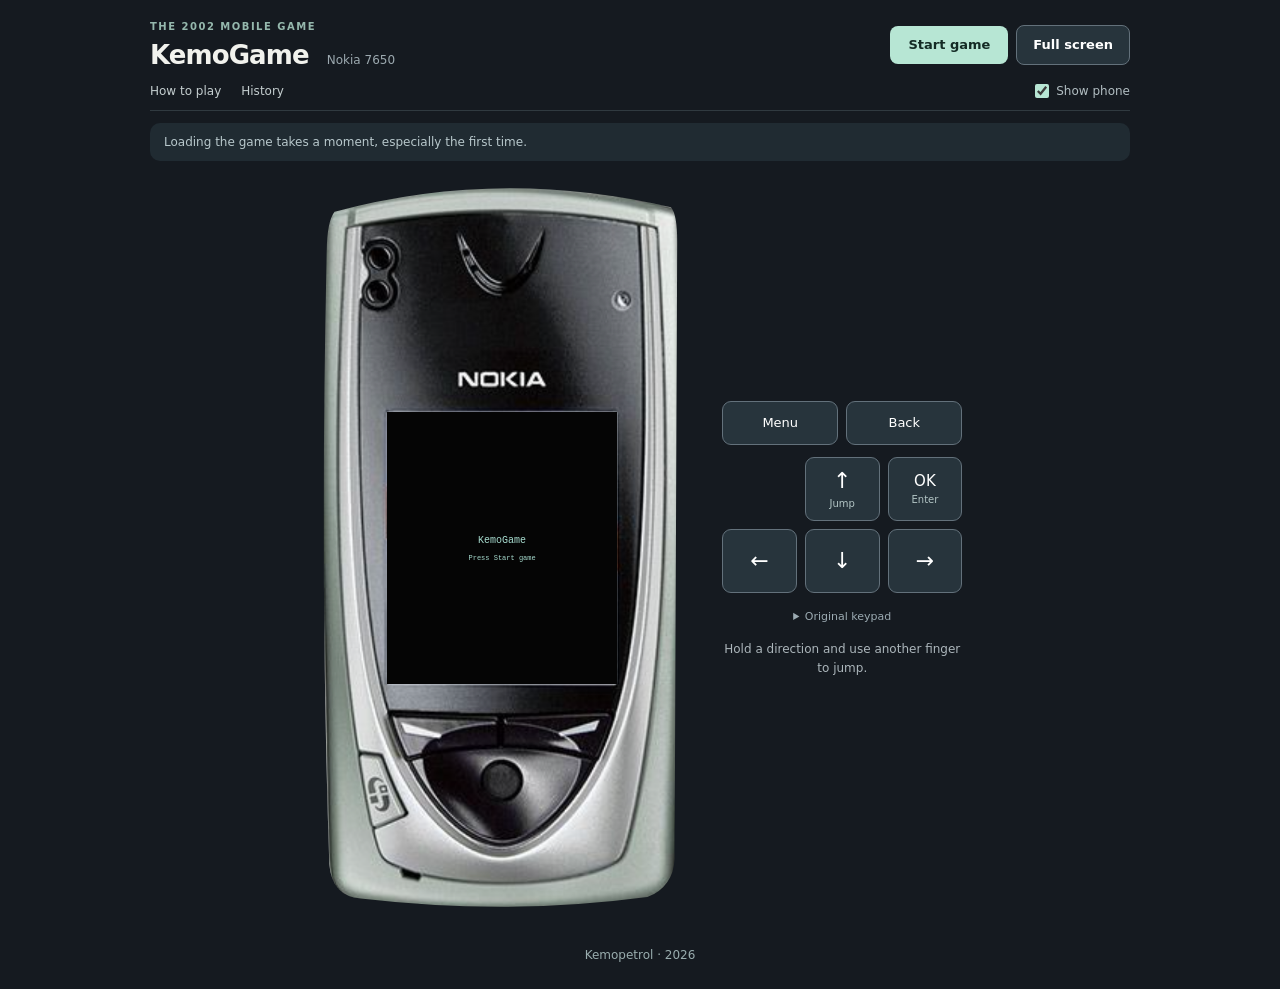
==== site/index.html @ 8245e7c2 "Arrange browser game, source and GitHub Pages deployment" ====
<!doctype html>
<html lang="en"><meta charset="utf-8"><meta name="viewport" content="width=device-width,initial-scale=1"><title>KemoGame • Nokia 7650</title><link rel="stylesheet" href="style.css">
<svg width="0" height="0" aria-hidden="true" style="position:absolute"><defs><clipPath id="phone-outline" clipPathUnits="objectBoundingBox"><path d="M .045 .052 Q .49 -.008 .948 .046 Q .965 .055 .965 .092 L .958 .920 Q .955 .958 .885 .972 Q .51 .997 .115 .974 Q .038 .971 .031 .928 Q .005 .54 .024 .105 Q .025 .065 .045 .052 Z"/></clipPath></defs></svg><main><header class="intro">
  <div class="masthead"><div class="brand"><p class="brand-label">THE 2002 MOBILE GAME</p><h1>KemoGame <small>Nokia 7650</small></h1></div><nav class="header-actions" aria-label="Game actions"><button id="start">Start game</button><button id="fullscreen" aria-pressed="false">Full screen</button></nav></div>
  <div class="utility-bar"><nav class="info-actions" aria-label="Game information"><button class="text-button" data-dialog="help">How to play</button><button class="text-button" data-dialog="history">History</button></nav><label class="frame-toggle"><input id="photo" type="checkbox" checked> Show phone</label></div>
  
</header><div id="game-notice" class="game-notice"><p id="status" role="status">Loading the game takes a moment, especially the first time.</p><button id="ready-menu" hidden>Menu</button></div>
<dialog id="help" aria-labelledby="help-title"><div class="dialog-header"><div><p class="brand-label">PICK UP &amp; PLAY</p><h2 id="help-title">How to play</h2></div><button class="close-dialog" aria-label="Close instructions">×</button></div><div class="dialog-content"><p>Collect all the musical notes in the level. Avoid the wrong notes fired by the loudspeakers.</p><p>On a computer, use a keyboard or click the on-screen buttons. On a phone or tablet, use the touch controls. The instructions below cover Windows PCs, Macs, iPads, iPhones and Android devices.</p><h3>Start a game</h3><ol><li>Click or tap <strong>Start game</strong> and wait for the game to load. This takes a moment, especially the first time.</li><li>Click or tap <strong>Menu</strong> or press <strong>M</strong> to open Options.</li><li>Select <strong>New game</strong> with the keyboard or on-screen ↑ / ↓ buttons and press <strong>Enter</strong> or tap <strong>OK</strong>.</li><li>Choose a character with the keyboard or on-screen ← / → buttons, then press <strong>Enter</strong> or tap <strong>OK</strong> to play.</li></ol><h3>Computers with a keyboard</h3><dl><dt>Move left / right</dt><dd>← / →</dd><dt>Jump</dt><dd>↑ or Space</dd><dt>Confirm / OK</dt><dd>Enter</dd><dt>Menu</dt><dd>M</dd><dt>Back</dt><dd>Backspace (may be labelled Delete or ⌫)</dd><dt>Navigate menus</dt><dd>↑ / ↓</dd></dl><h3>Phones, tablets and touchscreens</h3><p>Use the arrow buttons to move and jump, <strong>OK</strong> to confirm, and <strong>Menu</strong> / <strong>Back</strong> for the game’s menu actions. The labels at the bottom of the game screen show their current functions.</p><p>On a touchscreen, hold ← or → and tap ↑ with another finger to jump while moving.</p><p><strong>Full screen</strong> hides the phone and enlarges the game. On a phone or tablet, play in portrait orientation.</p><h3>After completing a level</h3><p>Press <strong>Enter / OK</strong> to skip the level-clear celebration, or let it finish automatically. If you return to the title screen, use <strong>Menu → New game</strong> to open character selection. Choose another character with ← / → and press <strong>Enter / OK</strong>. A character marked <strong>Level clear</strong> has already been completed.</p><h3>Original sound</h3><p>The title screen has its own tune. During play, collecting a note or taking a hit triggers a short sound; there is no continuous gameplay backing track in the original game. Completing a character’s level plays that character’s tune. Game over and completing all characters have separate tunes. Use <strong>Sound: on</strong> in the game’s Options menu and press a game control to enable browser audio.</p><h3>Original phone controls</h3><p>The number keys still work: <strong>4 / 6</strong> to move, <strong>1 / 2 / 3</strong> to jump, and <strong>5</strong> to confirm. Open <strong>Original keypad</strong> below the controls to show the Nokia keypad.</p><p class="fine">Press a game control to enable audio. Internet connection required for the browser runtime.</p></div></dialog>
<dialog id="history" aria-labelledby="history-title"><div class="dialog-header"><div><p class="brand-label">A FINNISH MOBILE GAMING CURIOSITY</p><h2 id="history-title">The story of KemoGame</h2></div><button class="close-dialog" aria-label="Close history">×</button></div><div class="dialog-content history-content"><p class="history-lead">A band, a sliding Nokia and a small piece of mobile gaming history.</p><h3>Mobile Kemopetrol · 2002</h3><p>In 2002, Kemopetrol took part in the Mobile Kemopetrol project, led by Hewlett-Packard’s Mobile E-Services Bazaar. As part of the project, <a href="https://fi.wikipedia.org/wiki/Digital_Chocolate" target="_blank" rel="noopener noreferrer">Sumea</a> created KemoGame, a J2ME platform game about the band for the Nokia 7650.</p><p>It appears to have been a demonstration concept for adding value for people who bought the record. At the time, record labels were fighting piracy and looking for new ways to encourage people to buy music.</p><p>Players collect musical notes while dodging mad loudspeakers that fire wrong notes. Each member of Kemopetrol became a playable character.</p><p>More about the developer: <a href="https://2004.sumea.com/" target="_blank" rel="noopener noreferrer">Sumea’s website from 2004</a>.</p><h3>Goodbye: a streaming music video</h3><p>The Mobile Kemopetrol project also included the release of a streamable music video for the band’s song <em>Goodbye</em>. According to the band’s account of the project, it was the world’s first streamable music video.</p><h3>The Mobile Kemopetrol website</h3><p>The kemopetrolmusic.com website was created specifically for the Mobile Kemopetrol activities. Alongside this project site, the band also ran and fully managed its own websites, kemopetrol.org and kemopetrol.com.</p><a class="archive-link" href="https://web.archive.org/web/*/http://www.kemopetrolmusic.com/" target="_blank" rel="noopener noreferrer"><span>Explore kemopetrolmusic.com in the Wayback Machine</span><small>Browse archived versions of the Mobile Kemopetrol website ↗</small></a><h3>Back out of the phone</h3><p>Recovering the game from the old handset took some persistence: buying a replacement battery, finding a two-way infrared dongle, installing Nokia PC Suite on a Windows computer, and installing a file-access application on the Nokia 7650. Eventually, the original files made it safely onto a computer.</p><p>This browser edition brings those original game files back into play.</p><h3>Watch the original TV appearance</h3><p>Laura and Marko introduced the game on <em>Joystick</em>, broadcast on Yle TV1 on 25 October 2002.</p><a class="archive-link" href="https://drive.google.com/file/d/17Ey9HmkFSQjshEFKbWx1ZxSkT4wQj5gM/view?usp=sharing" target="_blank" rel="noopener noreferrer"><span>Watch the TV recording</span><small>Joystick · Yle TV1 · 25 Oct 2002 ↗</small></a><h3>Original game credits</h3><p>The game’s original About screen credits the following:</p><ul><li><strong>KemoGame v1.0.1</strong></li><li><strong>Copyright 2002 Sumea</strong></li><li><strong>Music by Kemopetrol</strong></li><li><strong>Ring Tone Conversion by HMM Software</strong></li></ul><h3>The original archive</h3><p>The recovered package contains KemoGame.jar, the game program with its graphics, characters, sounds and level data; KemoGame.jad, the installation descriptor; original Symbian installation metadata; and rms.db, the original record-store database for scores and settings.</p><p>KemoGame was built for MIDP 1.0 / CLDC 1.0.</p><a class="archive-link" href="https://drive.google.com/file/d/1F-wbwVR9dMKf8JcgwB-Z_Yj-Pg2cm0x_/view?usp=sharing" target="_blank" rel="noopener noreferrer"><span>View the original game files</span><small>Recovered Nokia 7650 archive ↗</small></a><p class="fine history-credit">History based on Marko’s account of the project and the recovery of the game.</p></div></dialog>

<section class="play"><div id="phone" class="photo"><div id="screen"><div id="placeholder">KemoGame<br><small>Press Start game</small></div></div></div><div class="control-panel"><div class="quick-actions"><button data-key="F1">Menu</button><button data-key="F2">Back</button></div><div class="modern-controls" aria-label="Touch game controls"><button data-key="Digit2" class="jump-button" aria-label="Jump">↑ <small>Jump</small></button><button data-key="Digit5">OK <small>Enter</small></button><button data-key="Digit4" aria-label="Move left">←</button><button data-key="Digit8" aria-label="Navigate down">↓</button><button data-key="Digit6" aria-label="Move right">→</button></div><details class="original-keypad"><summary>Original keypad</summary><div id="controls" aria-label="Original Nokia keypad"><button data-key="Digit1">1 ↖</button><button data-key="Digit2">2 ↑<small>Jump</small></button><button data-key="Digit3">3 ↗</button><button data-key="Digit4">4 ←</button><button data-key="Digit5">5 OK</button><button data-key="Digit6">6 →</button><button data-key="Digit7">7</button><button data-key="Digit8">8 ↓</button><button data-key="Digit9">9</button><button data-key="NumpadMultiply">*</button><button data-key="Digit0">0</button><button data-key="NumpadDivide">#</button></div></details><p class="fine">Hold a direction and use another finger to jump.</p></div></section><footer class="site-footer"><a href="https://kemopetrol.com/" target="_blank" rel="noopener noreferrer">Kemopetrol · 2026</a></footer></main><div id="rotate" role="alert" hidden><span aria-hidden="true">↻</span><h2>Rotate your device to portrait</h2><p>KemoGame is played in portrait orientation.</p></div><script type="module" src="app.js"></script></html>
---- site/style.css ----
*{box-sizing:border-box}body{margin:0;background:#151a20;color:#f1f2ed;font:16px/1.6 system-ui,sans-serif}main{max-width:1100px;margin:auto;padding:48px 24px;display:grid;grid-template-columns:1fr 450px;gap:60px}.intro{padding-top:36px;max-width:440px}h1{font-size:clamp(40px,6vw,68px);line-height:1.05;margin:18px 0}.eyebrow{color:#9fd6c6;letter-spacing:.2em;font-size:12px}button{font:inherit;cursor:pointer;border:1px solid #63717b;background:#27343c;color:white;border-radius:9px;padding:12px 18px}#start{background:#b7e6d4;color:#142b25;border:0;font-weight:700;margin:16px 0}#status,.fine{font-size:12px;color:#acb6bb}label{display:block;margin:24px 0}details{border-top:1px solid #39444a;padding-top:20px}summary{cursor:pointer;font-weight:600}dl{display:grid;grid-template-columns:1fr 1.7fr;gap:10px;font-size:14px}dt{color:#b7e6d4}dd{margin:0}.play{text-align:center}#phone{position:relative;margin:auto;width:410px;max-width:100%;aspect-ratio:784/1262;background:#e5e5e5;border-radius:18px;overflow:hidden}#phone.photo{background:url(assets/nokia-7650-closed.png) center/100% 100%}#screen{position:absolute;left:30.6%;top:33.6%;width:46.4%;aspect-ratio:176/208;background:#050505;overflow:hidden}iframe{border:0;display:block;width:100%;height:100%}#placeholder{display:grid;place-content:center;height:100%;font:10px monospace;color:#a8ddd0}#placeholder small{font-size:7px;margin-top:8px}.soft{position:absolute;top:71.6%;left:32%;width:42%;display:flex;gap:4px}.soft button{width:50%;padding:5px 0;font-size:8px;background:#1c2527cc;border-radius:0;border:0;touch-action:none}#phone:not(.photo){aspect-ratio:176/250;background:#798382;max-width:352px;border:14px solid #a9b1ad;border-radius:35px}#phone:not(.photo) #screen{left:0;top:0;width:100%}#phone:not(.photo) .soft{top:auto;bottom:4px;left:4%;width:92%}.soft button.active,#controls button.active{background:#b7e6d4;color:#142b25}#controls{display:grid;grid-template-columns:repeat(3,1fr);gap:8px;max-width:352px;margin:18px auto 0}#controls button{touch-action:none;user-select:none;padding:9px;font-weight:600;line-height:1.1}#controls small{display:block;font-size:10px;font-weight:400;margin-top:4px}@media(max-width:760px){main{padding:20px 16px;grid-template-columns:1fr;gap:20px}.intro{padding-top:0;max-width:none}.intro h1{font-size:38px}.play{grid-row:2}#phone{width:370px}details{margin-top:16px}.fine{margin-bottom:0}}
@media(max-width:760px){.intro>.fine{display:none}.intro label{margin:12px 0}.intro #status{margin:4px 0}main{gap:16px}.intro #start{margin:8px 0}.intro details{margin:10px 0}.intro h1{margin:12px 0}}

/* The phone occupies the available viewport; instructions stay in a disclosure. */
main{max-width:none;padding:12px 20px;display:block}.intro{padding:0;max-width:none;display:flex;align-items:center;gap:18px;flex-wrap:wrap}.intro h1{font-size:24px;line-height:1.1;margin:0}.intro h1 small{font-size:12px;font-weight:400;color:#acb6bb;display:block;margin-top:6px}.intro #start{margin:0;padding:8px 16px}.intro #status{margin:0;max-width:300px}.intro label{font-size:12px;margin:0}.intro>.fine{display:none}.intro details{border:0;margin:0;padding:0;position:relative;font-size:13px}.intro details[open]{position:absolute;right:20px;top:70px;background:#20292f;padding:20px;width:min(430px,90vw);z-index:5;border:1px solid #64727a;border-radius:12px}.play{display:flex;justify-content:center;align-items:center;gap:32px;margin:12px auto 0}#phone{margin:0;width:min(65vw,calc((100svh - 100px)/2));max-width:none;aspect-ratio:590/1180;border-radius:20px}#phone.photo{background-size:132.8814% 106.9492%;background-position:67.0103% 54.878%}#screen{left:18.644%;top:32.119%;width:61.695%}.soft{top:72.7%;left:20%;width:58%}.soft button{font-size:10px;padding:8px 0}#phone:not(.photo){width:min(60vw,calc((100svh - 100px)*176/250));max-width:none}.control-panel{width:240px}#controls{margin:0;gap:10px}#controls button{min-height:52px}.control-panel .fine{margin-top:14px;font-size:12px}@media(max-width:680px){main{padding:10px 8px}.intro{gap:8px 12px}.intro h1{font-size:20px}.intro #status{width:100%;max-width:none;order:5;font-size:11px}.intro label{font-size:11px}.play{gap:12px;flex-direction:column;margin-top:10px}#phone{width:min(96vw,560px)}#phone:not(.photo){width:min(94vw,500px)}.control-panel{width:min(94vw,400px)}#controls{gap:6px}#controls button{min-height:46px}.intro details[open]{top:100px;right:8px}#phone:not(.photo) .soft{bottom:4px}#phone:not(.photo) #screen{left:0;top:0;width:100%}}

#fullscreen{padding:8px 14px;font-size:13px}#rotate[hidden]{display:none}#rotate{position:fixed;inset:0;z-index:10000;background:#10171c;display:flex;flex-direction:column;align-items:center;justify-content:center;text-align:center;padding:24px}#rotate span{font-size:64px;color:#b7e6d4}#rotate h2{font-size:24px;margin:12px 0}#rotate p{color:#acb6bb}body.fullscreen{overflow:hidden;background:#050505}body.fullscreen main{padding:0}body.fullscreen .intro>*{display:none}body.fullscreen .intro #fullscreen{display:block;position:fixed;right:16px;top:14px;z-index:30}body.fullscreen #phone{position:static;background:none;border:0;width:auto;aspect-ratio:auto;overflow:visible}body.fullscreen #screen{position:fixed;left:calc((100vw - 250px)/2);top:50%;transform:translate(-50%,-50%);width:min(calc(100vw - 270px),calc((100svh - 24px)*176/208));height:auto;aspect-ratio:176/208;border-radius:0}body.fullscreen .control-panel{position:fixed;right:16px;top:50%;transform:translateY(-40%);width:218px}body.fullscreen .soft{position:fixed;left:auto;right:16px;top:90px;bottom:auto;width:218px;gap:8px}body.fullscreen .soft button{padding:12px 4px;font-size:12px;background:#27343c}body.fullscreen .play{margin:0}
@media(max-width:680px){body.fullscreen #screen{left:50%;top:62px;transform:translateX(-50%);width:min(100vw,calc((100svh - 260px)*176/208))}body.fullscreen .control-panel{right:50%;top:auto;bottom:8px;transform:translateX(50%);width:min(94vw,420px)}body.fullscreen #controls{grid-template-columns:repeat(6,1fr);gap:5px}body.fullscreen #controls button{padding:6px 2px;min-height:44px;font-size:14px}body.fullscreen #controls small{display:none}body.fullscreen .soft{left:8px;right:auto;top:14px;width:46%;gap:5px}body.fullscreen .soft button{font-size:10px;padding:10px 2px}body.fullscreen #fullscreen{max-width:48%;font-size:11px}body.fullscreen .control-panel .fine{font-size:10px;margin:5px 0}body.fullscreen #phone:not(.photo) #screen{left:50%;top:62px;width:min(100vw,calc((100svh - 260px)*176/208))}body.fullscreen #phone:not(.photo) .soft{left:8px;bottom:auto;width:46%}}

@media(max-width:680px){body.fullscreen #controls{grid-template-columns:repeat(3,1fr);gap:5px}body.fullscreen #controls button{min-height:32px;padding:5px 2px}body.fullscreen .control-panel{width:min(80vw,360px)}}

/* Clip only the photograph, preserving its original pixels inside the phone. */
#phone.photo{background:none;isolation:isolate}#phone.photo::before{content:"";position:absolute;inset:0;z-index:-1;background:url(assets/nokia-7650-closed.png) 67.0103% 54.878% / 132.8814% 106.9492% no-repeat;clip-path:url(#phone-outline)}body.fullscreen #phone.photo::before{display:none}

body.fullscreen #phone #screen{left:calc((100vw - 250px)/2);top:50%;transform:translate(-50%,-50%);width:min(calc(100vw - 270px),calc((100svh - 24px)*176/208));height:auto;aspect-ratio:176/208}body.fullscreen #phone .soft{left:auto;right:16px;top:90px;bottom:auto;width:218px}
@media(max-width:680px){body.fullscreen #phone #screen,body.fullscreen #phone:not(.photo) #screen{left:50%;top:62px;transform:translateX(-50%);width:min(100vw,calc((100svh - 260px)*176/208))}body.fullscreen #phone .soft,body.fullscreen #phone:not(.photo) .soft{left:8px;right:auto;top:14px;bottom:auto;width:46%}}

#controls{width:100%;margin-left:auto;margin-right:auto}.control-panel{margin-left:0;margin-right:0;align-self:center}

/* A consistent two-row header, with supporting information in dialogs. */
.intro{display:block;width:min(100%,980px);margin:0 auto;padding:8px 0 0}.masthead{display:flex;align-items:center;justify-content:space-between;gap:20px}.brand-label{font-size:10px;font-weight:650;letter-spacing:.15em;color:#95b8ad;margin:0 0 7px;line-height:1.4}.intro h1{font-size:26px;letter-spacing:-.035em;margin:0;line-height:1.1}.intro h1 small{display:inline;font-size:12px;font-weight:450;letter-spacing:0;color:#9ca9af;margin-left:10px}.header-actions{display:flex;gap:8px;align-items:center}.intro button,#fullscreen{font-size:13px;font-weight:550;line-height:1.2;border-radius:8px;padding:11px 16px;white-space:nowrap}.intro #start{margin:0;padding:11px 18px}.utility-bar{display:flex;justify-content:space-between;align-items:center;gap:12px;border-bottom:1px solid #303a40;padding:14px 0 12px}.info-actions{display:flex;gap:20px}.intro .text-button{border:0;border-radius:0;background:none;padding:0;color:#c4cecf;font-size:12px;font-weight:500}.intro .text-button:hover{color:#b7e6d4}.intro .frame-toggle{display:flex;align-items:center;gap:7px;margin:0;color:#b2bec2;font-size:12px;line-height:1.2}.frame-toggle input{accent-color:#b7e6d4;margin:0;width:14px;height:14px}.intro #status{max-width:none;width:auto;margin:9px 0 0;color:#8e9da4;font-size:11px;line-height:1.5;min-height:17px}.play{margin-top:12px}#phone{width:min(65vw,calc((100svh - 155px)/2))}#phone:not(.photo){width:min(60vw,calc((100svh - 155px)*176/250))}button:focus-visible,a:focus-visible,summary:focus-visible{outline:2px solid #b7e6d4;outline-offset:4px}dialog{color:#e8eeeb;background:#1b242b;border:1px solid #3a4b52;border-radius:18px;width:min(620px,calc(100vw - 32px));max-height:85svh;padding:0;box-shadow:0 24px 100px #0008}dialog::backdrop{background:#070e14bd;backdrop-filter:blur(6px)}.dialog-header{display:flex;align-items:flex-start;justify-content:space-between;gap:16px;padding:26px 28px 20px;border-bottom:1px solid #34424a}.dialog-header h2{font-size:25px;line-height:1.2;letter-spacing:-.025em;margin:0}.close-dialog{background:transparent;border:1px solid #43535a;border-radius:50%;width:32px;height:32px;padding:0;font-size:23px;line-height:1}.dialog-content{padding:6px 28px 26px;font-size:14px;line-height:1.75;color:#c1ced0}.dialog-content p{margin:18px 0}.dialog-content h3{font-size:15px;color:#eef3f0;margin:28px 0 8px}.dialog-content dl{font-size:13px;grid-template-columns:1fr 1.8fr;margin:24px 0}.dialog-content .history-lead{font-size:18px;line-height:1.5;color:#e5efe9}.archive-link{display:flex;flex-direction:column;gap:4px;border:1px solid #415c5b;border-radius:10px;padding:14px 16px;color:#b7e6d4;text-decoration:none;background:#26383266;margin:16px 0}.archive-link:hover{background:#304b4166}.archive-link span{font-size:14px;font-weight:600}.archive-link small{font-size:11px;color:#a0b5b4}.history-credit{padding-top:18px;border-top:1px solid #34424a}.dialog-content .fine{font-size:11px;color:#98a9b0}body.fullscreen .intro{width:auto;padding:0;margin:0}body.fullscreen .intro .masthead,body.fullscreen .intro .header-actions{display:contents}body.fullscreen .intro .brand,body.fullscreen .intro #start{display:none}body.fullscreen .intro #fullscreen{display:block}
@media(max-width:680px){main{padding:14px 16px}.intro{padding:0}.masthead{gap:10px}.brand-label{font-size:8px;letter-spacing:.12em}.intro h1{font-size:23px}.intro h1 small{display:block;margin:5px 0 0;font-size:11px}.header-actions{gap:6px}.intro button,#fullscreen,.intro #start{font-size:12px;padding:10px 12px}.utility-bar{padding:13px 0 11px}.info-actions{gap:18px}.intro #status{font-size:10px;margin:8px 0 0}.intro .frame-toggle{font-size:11px}#phone{width:min(96vw,560px)}#phone:not(.photo){width:min(94vw,500px)}.play{margin-top:10px}.dialog-header{padding:22px 20px 18px}.dialog-header h2{font-size:23px}.dialog-content{padding:4px 20px 22px}.dialog-content .history-lead{font-size:17px}}

.dialog-header{position:sticky;top:0;z-index:1;background:#1b242b}

.dialog-content p a{color:#b7e6d4;text-decoration:underline;text-underline-offset:3px}.dialog-content p a:hover{color:#e0fff2}

.quick-actions{display:flex;gap:8px;margin:0 auto 12px;max-width:352px}.quick-actions button{flex:1;padding:10px 8px;font-size:13px}.quick-actions kbd{display:block;margin-top:5px}.keyboard-hint{color:#b5c5c7;font-size:11px;line-height:1.9;margin:0 0 14px}kbd{font:10px system-ui,sans-serif;border:1px solid #4b5a62;border-radius:4px;padding:1px 4px;color:#d5e8df;background:#1b252b}body.fullscreen .quick-actions{display:none}@media(max-width:680px){body.fullscreen .keyboard-hint{display:none}}

.modern-controls{display:grid;grid-template-columns:repeat(3,1fr);gap:8px;width:100%;max-width:352px;margin:0 auto}.modern-controls button{touch-action:none;user-select:none;padding:12px 8px;font-size:22px;line-height:1.2;min-height:52px}.modern-controls .jump-button{grid-column:span 2;font-size:15px}.modern-controls button[data-key="Digit5"]{font-size:15px}.modern-controls small{display:block;font-size:10px;color:#b3c5c5;margin-top:5px}.modern-controls button.active{background:#b7e6d4;color:#142b25}.original-keypad{border:0;padding:0;margin:15px auto 0;width:100%;max-width:352px;text-align:center}.original-keypad summary{font-size:11px;font-weight:400;color:#9cabb2;cursor:pointer}.original-keypad[open] #controls{margin-top:12px}body.fullscreen .original-keypad{display:none}body.fullscreen .modern-controls{max-width:none}@media(max-width:680px){body.fullscreen .modern-controls button{min-height:40px;padding:6px;font-size:20px}body.fullscreen .modern-controls .jump-button,body.fullscreen .modern-controls button[data-key="Digit5"]{font-size:14px}body.fullscreen .modern-controls small{display:none}body.fullscreen #phone #screen,body.fullscreen #phone:not(.photo) #screen{width:min(100vw,calc((100svh - 195px)*176/208))}}

.modern-controls .jump-button{grid-column:2;grid-row:1;font-size:22px}.modern-controls button[data-key="Digit5"]{grid-column:3;grid-row:1}.modern-controls button[data-key="Digit4"]{grid-column:1;grid-row:2}.modern-controls button[data-key="Digit8"]{grid-column:2;grid-row:2}.modern-controls button[data-key="Digit6"]{grid-column:3;grid-row:2}@media(max-width:680px){body.fullscreen .modern-controls .jump-button{font-size:20px}}

/* All touch actions remain available without a physical keyboard. */
[data-key]{-webkit-touch-callout:none;-webkit-user-select:none;user-select:none;touch-action:none;min-height:44px}.soft button{min-height:32px}@media(pointer:coarse){.soft button{min-height:44px}.modern-controls button,.quick-actions button{min-height:48px}.modern-controls{gap:8px}body.fullscreen .control-panel{right:50%;top:auto;bottom:max(8px,env(safe-area-inset-bottom));transform:translateX(50%);width:min(86vw,360px)}body.fullscreen .modern-controls button{min-height:48px;padding:8px;font-size:20px}body.fullscreen .modern-controls small{display:none}body.fullscreen #phone #screen,body.fullscreen #phone:not(.photo) #screen{left:50%;top:max(64px,env(safe-area-inset-top));transform:translateX(-50%);width:min(100vw,calc((100svh - 235px)*176/208))}body.fullscreen #phone .soft,body.fullscreen #phone:not(.photo) .soft{left:8px;right:auto;top:10px;bottom:auto;width:46%}body.fullscreen .soft button{min-height:44px;padding:8px 4px;font-size:12px}body.fullscreen .control-panel .fine{font-size:10px;margin:6px 0}body.fullscreen .intro #fullscreen{top:10px;right:8px;min-height:44px;max-width:48%}}

.site-footer{text-align:center;margin:28px auto 12px;font-size:12px}.site-footer a{color:#99adae;text-decoration:none}.site-footer a:hover{color:#b7e6d4;text-decoration:underline;text-underline-offset:3px}body.fullscreen .site-footer{display:none}

/* Equal-sized rows for all five main game controls. */
.modern-controls{grid-auto-rows:64px}.modern-controls button{height:100%;min-height:0;display:flex;flex-direction:column;align-items:center;justify-content:center;padding:6px 4px}.modern-controls small{margin-top:4px;line-height:1.2}@media(pointer:coarse){.modern-controls{grid-auto-rows:64px}.modern-controls button{min-height:0}body.fullscreen .modern-controls{grid-auto-rows:48px}body.fullscreen .modern-controls button{min-height:0;height:100%}}@media(max-width:680px){body.fullscreen .modern-controls{grid-auto-rows:48px}body.fullscreen .modern-controls button{min-height:0;height:100%}}

/* Menu and Back live with the other controls, never over the photograph. */
body.fullscreen .quick-actions{display:flex}body.fullscreen .control-panel{transform:translateY(-40%)}@media(max-width:680px){body.fullscreen .control-panel{transform:translateX(50%)}body.fullscreen #phone #screen,body.fullscreen #phone:not(.photo) #screen{width:min(100vw,calc((100svh - 265px)*176/208))}}@media(pointer:coarse){body.fullscreen .control-panel{transform:translateX(50%)}body.fullscreen #phone #screen,body.fullscreen #phone:not(.photo) #screen{width:min(100vw,calc((100svh - 305px)*176/208))}}

.game-notice{width:min(100%,980px);margin:12px auto 0;padding:10px 14px;border-radius:10px;background:#202b32;color:#b8c8cc;display:flex;align-items:center;justify-content:space-between;gap:14px}.game-notice #status{font-size:12px;line-height:1.5;margin:0;color:inherit}.game-notice.ready{background:#b7e6d4;color:#15392d;border:1px solid #d1f7e7}.game-notice.ready #status{font-size:15px;font-weight:650}.game-notice #ready-menu{background:#15392d;color:#edfff6;border:0;padding:11px 22px;font-size:14px;font-weight:650;min-height:44px}.game-notice[hidden],#ready-menu[hidden]{display:none}body.fullscreen .game-notice{display:none}@media(max-width:680px){.game-notice{margin-top:10px;padding:12px}.game-notice.ready #status{font-size:14px}.game-notice #ready-menu{padding:10px 18px}}
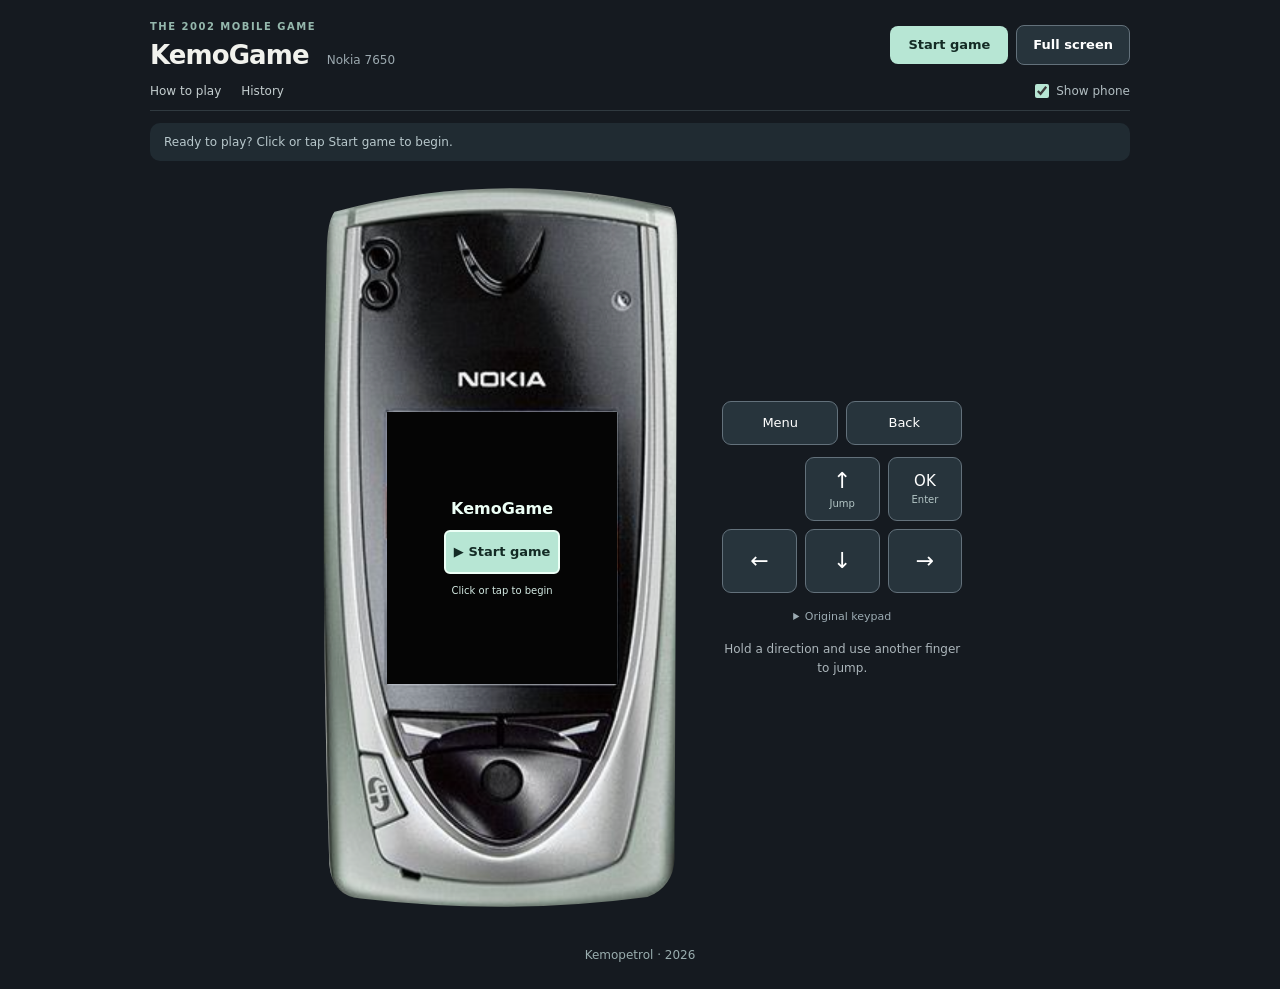
==== commit e0b7a5c5: "Improve game launch and Back controls, reload on Exit, and update history" ====
--- a/site/index.html
+++ b/site/index.html
@@ -4,8 +4,36 @@
   <div class="masthead"><div class="brand"><p class="brand-label">THE 2002 MOBILE GAME</p><h1>KemoGame <small>Nokia 7650</small></h1></div><nav class="header-actions" aria-label="Game actions"><button id="start">Start game</button><button id="fullscreen" aria-pressed="false">Full screen</button></nav></div>
   <div class="utility-bar"><nav class="info-actions" aria-label="Game information"><button class="text-button" data-dialog="help">How to play</button><button class="text-button" data-dialog="history">History</button></nav><label class="frame-toggle"><input id="photo" type="checkbox" checked> Show phone</label></div>
   
-</header><div id="game-notice" class="game-notice"><p id="status" role="status">Loading the game takes a moment, especially the first time.</p><button id="ready-menu" hidden>Menu</button></div>
+</header><div id="game-notice" class="game-notice"><p id="status" role="status">Ready to play? Click or tap Start game to begin.</p><button id="ready-menu" hidden>Menu</button></div>
 <dialog id="help" aria-labelledby="help-title"><div class="dialog-header"><div><p class="brand-label">PICK UP &amp; PLAY</p><h2 id="help-title">How to play</h2></div><button class="close-dialog" aria-label="Close instructions">×</button></div><div class="dialog-content"><p>Collect all the musical notes in the level. Avoid the wrong notes fired by the loudspeakers.</p><p>On a computer, use a keyboard or click the on-screen buttons. On a phone or tablet, use the touch controls. The instructions below cover Windows PCs, Macs, iPads, iPhones and Android devices.</p><h3>Start a game</h3><ol><li>Click or tap <strong>Start game</strong> and wait for the game to load. This takes a moment, especially the first time.</li><li>Click or tap <strong>Menu</strong> or press <strong>M</strong> to open Options.</li><li>Select <strong>New game</strong> with the keyboard or on-screen ↑ / ↓ buttons and press <strong>Enter</strong> or tap <strong>OK</strong>.</li><li>Choose a character with the keyboard or on-screen ← / → buttons, then press <strong>Enter</strong> or tap <strong>OK</strong> to play.</li></ol><h3>Computers with a keyboard</h3><dl><dt>Move left / right</dt><dd>← / →</dd><dt>Jump</dt><dd>↑ or Space</dd><dt>Confirm / OK</dt><dd>Enter</dd><dt>Menu</dt><dd>M</dd><dt>Back</dt><dd>Backspace (may be labelled Delete or ⌫)</dd><dt>Navigate menus</dt><dd>↑ / ↓</dd></dl><h3>Phones, tablets and touchscreens</h3><p>Use the arrow buttons to move and jump, <strong>OK</strong> to confirm, and <strong>Menu</strong> / <strong>Back</strong> for the game’s menu actions. The labels at the bottom of the game screen show their current functions.</p><p>On a touchscreen, hold ← or → and tap ↑ with another finger to jump while moving.</p><p><strong>Full screen</strong> hides the phone and enlarges the game. On a phone or tablet, play in portrait orientation.</p><h3>After completing a level</h3><p>Press <strong>Enter / OK</strong> to skip the level-clear celebration, or let it finish automatically. If you return to the title screen, use <strong>Menu → New game</strong> to open character selection. Choose another character with ← / → and press <strong>Enter / OK</strong>. A character marked <strong>Level clear</strong> has already been completed.</p><h3>Original sound</h3><p>The title screen has its own tune. During play, collecting a note or taking a hit triggers a short sound; there is no continuous gameplay backing track in the original game. Completing a character’s level plays that character’s tune. Game over and completing all characters have separate tunes. Use <strong>Sound: on</strong> in the game’s Options menu and press a game control to enable browser audio.</p><h3>Original phone controls</h3><p>The number keys still work: <strong>4 / 6</strong> to move, <strong>1 / 2 / 3</strong> to jump, and <strong>5</strong> to confirm. Open <strong>Original keypad</strong> below the controls to show the Nokia keypad.</p><p class="fine">Press a game control to enable audio. Internet connection required for the browser runtime.</p></div></dialog>
-<dialog id="history" aria-labelledby="history-title"><div class="dialog-header"><div><p class="brand-label">A FINNISH MOBILE GAMING CURIOSITY</p><h2 id="history-title">The story of KemoGame</h2></div><button class="close-dialog" aria-label="Close history">×</button></div><div class="dialog-content history-content"><p class="history-lead">A band, a sliding Nokia and a small piece of mobile gaming history.</p><h3>Mobile Kemopetrol · 2002</h3><p>In 2002, Kemopetrol took part in the Mobile Kemopetrol project, led by Hewlett-Packard’s Mobile E-Services Bazaar. As part of the project, <a href="https://fi.wikipedia.org/wiki/Digital_Chocolate" target="_blank" rel="noopener noreferrer">Sumea</a> created KemoGame, a J2ME platform game about the band for the Nokia 7650.</p><p>It appears to have been a demonstration concept for adding value for people who bought the record. At the time, record labels were fighting piracy and looking for new ways to encourage people to buy music.</p><p>Players collect musical notes while dodging mad loudspeakers that fire wrong notes. Each member of Kemopetrol became a playable character.</p><p>More about the developer: <a href="https://2004.sumea.com/" target="_blank" rel="noopener noreferrer">Sumea’s website from 2004</a>.</p><h3>Goodbye: a streaming music video</h3><p>The Mobile Kemopetrol project also included the release of a streamable music video for the band’s song <em>Goodbye</em>. According to the band’s account of the project, it was the world’s first streamable music video.</p><h3>The Mobile Kemopetrol website</h3><p>The kemopetrolmusic.com website was created specifically for the Mobile Kemopetrol activities. Alongside this project site, the band also ran and fully managed its own websites, kemopetrol.org and kemopetrol.com.</p><a class="archive-link" href="https://web.archive.org/web/*/http://www.kemopetrolmusic.com/" target="_blank" rel="noopener noreferrer"><span>Explore kemopetrolmusic.com in the Wayback Machine</span><small>Browse archived versions of the Mobile Kemopetrol website ↗</small></a><h3>Back out of the phone</h3><p>Recovering the game from the old handset took some persistence: buying a replacement battery, finding a two-way infrared dongle, installing Nokia PC Suite on a Windows computer, and installing a file-access application on the Nokia 7650. Eventually, the original files made it safely onto a computer.</p><p>This browser edition brings those original game files back into play.</p><h3>Watch the original TV appearance</h3><p>Laura and Marko introduced the game on <em>Joystick</em>, broadcast on Yle TV1 on 25 October 2002.</p><a class="archive-link" href="https://drive.google.com/file/d/17Ey9HmkFSQjshEFKbWx1ZxSkT4wQj5gM/view?usp=sharing" target="_blank" rel="noopener noreferrer"><span>Watch the TV recording</span><small>Joystick · Yle TV1 · 25 Oct 2002 ↗</small></a><h3>Original game credits</h3><p>The game’s original About screen credits the following:</p><ul><li><strong>KemoGame v1.0.1</strong></li><li><strong>Copyright 2002 Sumea</strong></li><li><strong>Music by Kemopetrol</strong></li><li><strong>Ring Tone Conversion by HMM Software</strong></li></ul><h3>The original archive</h3><p>The recovered package contains KemoGame.jar, the game program with its graphics, characters, sounds and level data; KemoGame.jad, the installation descriptor; original Symbian installation metadata; and rms.db, the original record-store database for scores and settings.</p><p>KemoGame was built for MIDP 1.0 / CLDC 1.0.</p><a class="archive-link" href="https://drive.google.com/file/d/1F-wbwVR9dMKf8JcgwB-Z_Yj-Pg2cm0x_/view?usp=sharing" target="_blank" rel="noopener noreferrer"><span>View the original game files</span><small>Recovered Nokia 7650 archive ↗</small></a><p class="fine history-credit">History based on Marko’s account of the project and the recovery of the game.</p></div></dialog>
+<dialog id="history" aria-labelledby="history-title"><div class="dialog-header"><div><p class="brand-label">MOBILE KEMOPETROL · 2002</p><h2 id="history-title">The story of KemoGame</h2></div><button class="close-dialog" aria-label="Close history">×</button></div><div class="dialog-content history-content">
+<p class="history-lead">In 2002, Kemopetrol got its own mobile game.</p>
+<h3>A game for the Nokia 7650</h3>
+<p>KemoGame was made as part of Mobile Kemopetrol, a project led by Hewlett-Packard’s Mobile E-Services Bazaar. Finnish game developer <a href="https://fi.wikipedia.org/wiki/Digital_Chocolate" target="_blank" rel="noopener noreferrer">Sumea</a> created the J2ME platform game for the Nokia 7650.</p>
+<p>You play as one of the band’s five members, collecting musical notes and avoiding loudspeakers that fire wrong notes. Each band member has a level of their own.</p>
+<p>The project seems to have explored ways to offer something extra to people buying records, at a time when record labels were looking for ways to counter music piracy.</p>
+<p><a href="https://2004.sumea.com/" target="_blank" rel="noopener noreferrer">Visit Sumea’s website from 2004</a>.</p>
+<h3>Goodbye on a mobile phone</h3>
+<p>Mobile Kemopetrol also brought the band’s music video for <em>Goodbye</em> to mobile phones. It was the world’s first music video available to stream on a mobile phone.</p>
+<h3>The project website</h3>
+<p>kemopetrolmusic.com was created for the Mobile Kemopetrol project. The band also ran its own websites, kemopetrol.org and kemopetrol.com.</p>
+<a class="archive-link" href="https://web.archive.org/web/*/http://www.kemopetrolmusic.com/" target="_blank" rel="noopener noreferrer"><span>Browse kemopetrolmusic.com in the Wayback Machine</span><small>Archived versions of the project website ↗</small></a>
+<h3>On Finnish television</h3>
+<p>A report on <em>Nelosen uutiset</em> on 27 August 2002 explains more about the Mobile Kemopetrol concept.</p>
+<a class="archive-link" href="https://drive.google.com/file/d/1s5yeSDLqnAKBaoXDNRN3zM2y-e3sAzPy/view?usp=sharing" target="_blank" rel="noopener noreferrer"><span>Watch the Nelosen uutiset report</span><small>Nelonen · 27 Aug 2002 ↗</small></a>
+<p>Later that year, Laura and Marko demonstrated KemoGame on <em>Joystick</em>, broadcast on Yle TV1 on 25 October 2002.</p>
+<a class="archive-link" href="https://drive.google.com/file/d/17Ey9HmkFSQjshEFKbWx1ZxSkT4wQj5gM/view?usp=sharing" target="_blank" rel="noopener noreferrer"><span>Watch Laura and Marko on Joystick</span><small>Yle TV1 · 25 Oct 2002 ↗</small></a>
+<h3>Getting the game off the phone</h3>
+<p>To recover the game from the old Nokia 7650, a replacement battery was bought and a two-way infrared dongle was found. Nokia PC Suite was installed on a Windows computer, along with a file-access application on the phone. The original files could then be copied to the computer.</p>
+<p>This browser version runs the original game.</p>
+<h3>Original credits</h3>
+<p>The game’s About screen lists:</p>
+<ul><li><strong>KemoGame v1.0.1</strong></li><li><strong>Copyright 2002 Sumea</strong></li><li><strong>Music by Kemopetrol</strong></li><li><strong>Ring Tone Conversion by HMM Software</strong></li></ul>
+<h3>The recovered files</h3>
+<p>The recovered package includes KemoGame.jar, which contains the game and its graphics, characters, sounds and levels; KemoGame.jad, the installation descriptor; the original Symbian installation metadata; and rms.db, the database used for scores and settings.</p>
+<p>The game was built for MIDP 1.0 / CLDC 1.0.</p>
+<a class="archive-link" href="https://drive.google.com/file/d/1F-wbwVR9dMKf8JcgwB-Z_Yj-Pg2cm0x_/view?usp=sharing" target="_blank" rel="noopener noreferrer"><span>View the original game files</span><small>Files recovered from the Nokia 7650 ↗</small></a>
+<p class="fine history-credit">Based on Marko’s account of the project and how the game was recovered.</p>
+</div></dialog>
 
-<section class="play"><div id="phone" class="photo"><div id="screen"><div id="placeholder">KemoGame<br><small>Press Start game</small></div></div></div><div class="control-panel"><div class="quick-actions"><button data-key="F1">Menu</button><button data-key="F2">Back</button></div><div class="modern-controls" aria-label="Touch game controls"><button data-key="Digit2" class="jump-button" aria-label="Jump">↑ <small>Jump</small></button><button data-key="Digit5">OK <small>Enter</small></button><button data-key="Digit4" aria-label="Move left">←</button><button data-key="Digit8" aria-label="Navigate down">↓</button><button data-key="Digit6" aria-label="Move right">→</button></div><details class="original-keypad"><summary>Original keypad</summary><div id="controls" aria-label="Original Nokia keypad"><button data-key="Digit1">1 ↖</button><button data-key="Digit2">2 ↑<small>Jump</small></button><button data-key="Digit3">3 ↗</button><button data-key="Digit4">4 ←</button><button data-key="Digit5">5 OK</button><button data-key="Digit6">6 →</button><button data-key="Digit7">7</button><button data-key="Digit8">8 ↓</button><button data-key="Digit9">9</button><button data-key="NumpadMultiply">*</button><button data-key="Digit0">0</button><button data-key="NumpadDivide">#</button></div></details><p class="fine">Hold a direction and use another finger to jump.</p></div></section><footer class="site-footer"><a href="https://kemopetrol.com/" target="_blank" rel="noopener noreferrer">Kemopetrol · 2026</a></footer></main><div id="rotate" role="alert" hidden><span aria-hidden="true">↻</span><h2>Rotate your device to portrait</h2><p>KemoGame is played in portrait orientation.</p></div><script type="module" src="app.js"></script></html>+<section class="play"><div id="phone" class="photo"><div id="screen"><div id="placeholder"><strong>KemoGame</strong><button id="screen-start" type="button">▶ Start game</button><small>Click or tap to begin</small></div></div></div><div class="control-panel"><div class="quick-actions"><button data-key="F1">Menu</button><button data-key="F2">Back</button></div><div class="modern-controls" aria-label="Touch game controls"><button data-key="Digit2" class="jump-button" aria-label="Jump">↑ <small>Jump</small></button><button data-key="Digit5">OK <small>Enter</small></button><button data-key="Digit4" aria-label="Move left">←</button><button data-key="Digit8" aria-label="Navigate down">↓</button><button data-key="Digit6" aria-label="Move right">→</button></div><details class="original-keypad"><summary>Original keypad</summary><div id="controls" aria-label="Original Nokia keypad"><button data-key="Digit1">1 ↖</button><button data-key="Digit2">2 ↑<small>Jump</small></button><button data-key="Digit3">3 ↗</button><button data-key="Digit4">4 ←</button><button data-key="Digit5">5 OK</button><button data-key="Digit6">6 →</button><button data-key="Digit7">7</button><button data-key="Digit8">8 ↓</button><button data-key="Digit9">9</button><button data-key="NumpadMultiply">*</button><button data-key="Digit0">0</button><button data-key="NumpadDivide">#</button></div></details><p class="fine">Hold a direction and use another finger to jump.</p></div></section><footer class="site-footer"><a href="https://kemopetrol.com/" target="_blank" rel="noopener noreferrer">Kemopetrol · 2026</a></footer></main><div id="rotate" role="alert" hidden><span aria-hidden="true">↻</span><h2>Rotate your device to portrait</h2><p>KemoGame is played in portrait orientation.</p></div><script type="module" src="app.js"></script></html>
--- a/site/style.css
+++ b/site/style.css
@@ -43,3 +43,11 @@
 body.fullscreen .quick-actions{display:flex}body.fullscreen .control-panel{transform:translateY(-40%)}@media(max-width:680px){body.fullscreen .control-panel{transform:translateX(50%)}body.fullscreen #phone #screen,body.fullscreen #phone:not(.photo) #screen{width:min(100vw,calc((100svh - 265px)*176/208))}}@media(pointer:coarse){body.fullscreen .control-panel{transform:translateX(50%)}body.fullscreen #phone #screen,body.fullscreen #phone:not(.photo) #screen{width:min(100vw,calc((100svh - 305px)*176/208))}}
 
 .game-notice{width:min(100%,980px);margin:12px auto 0;padding:10px 14px;border-radius:10px;background:#202b32;color:#b8c8cc;display:flex;align-items:center;justify-content:space-between;gap:14px}.game-notice #status{font-size:12px;line-height:1.5;margin:0;color:inherit}.game-notice.ready{background:#b7e6d4;color:#15392d;border:1px solid #d1f7e7}.game-notice.ready #status{font-size:15px;font-weight:650}.game-notice #ready-menu{background:#15392d;color:#edfff6;border:0;padding:11px 22px;font-size:14px;font-weight:650;min-height:44px}.game-notice[hidden],#ready-menu[hidden]{display:none}body.fullscreen .game-notice{display:none}@media(max-width:680px){.game-notice{margin-top:10px;padding:12px}.game-notice.ready #status{font-size:14px}.game-notice #ready-menu{padding:10px 18px}}
+
+/* Make the idle phone screen an obvious, accessible starting point. */
+#placeholder{padding:8px;text-align:center;gap:10px;font:12px/1.4 system-ui,sans-serif}
+#placeholder strong{font-size:16px;color:#edfff6}
+#placeholder #screen-start{display:block;margin:0;background:#b7e6d4;color:#142b25;border:2px solid #edfff6;border-radius:6px;font-size:13px;font-weight:750;line-height:1.2;padding:10px 8px;min-height:44px;touch-action:manipulation}
+#placeholder #screen-start:hover{background:#d1f7e7}
+#placeholder #screen-start:focus-visible{outline:3px solid #fff;outline-offset:3px}
+#placeholder small{font-size:10px;margin:0;color:#d3e9e2}
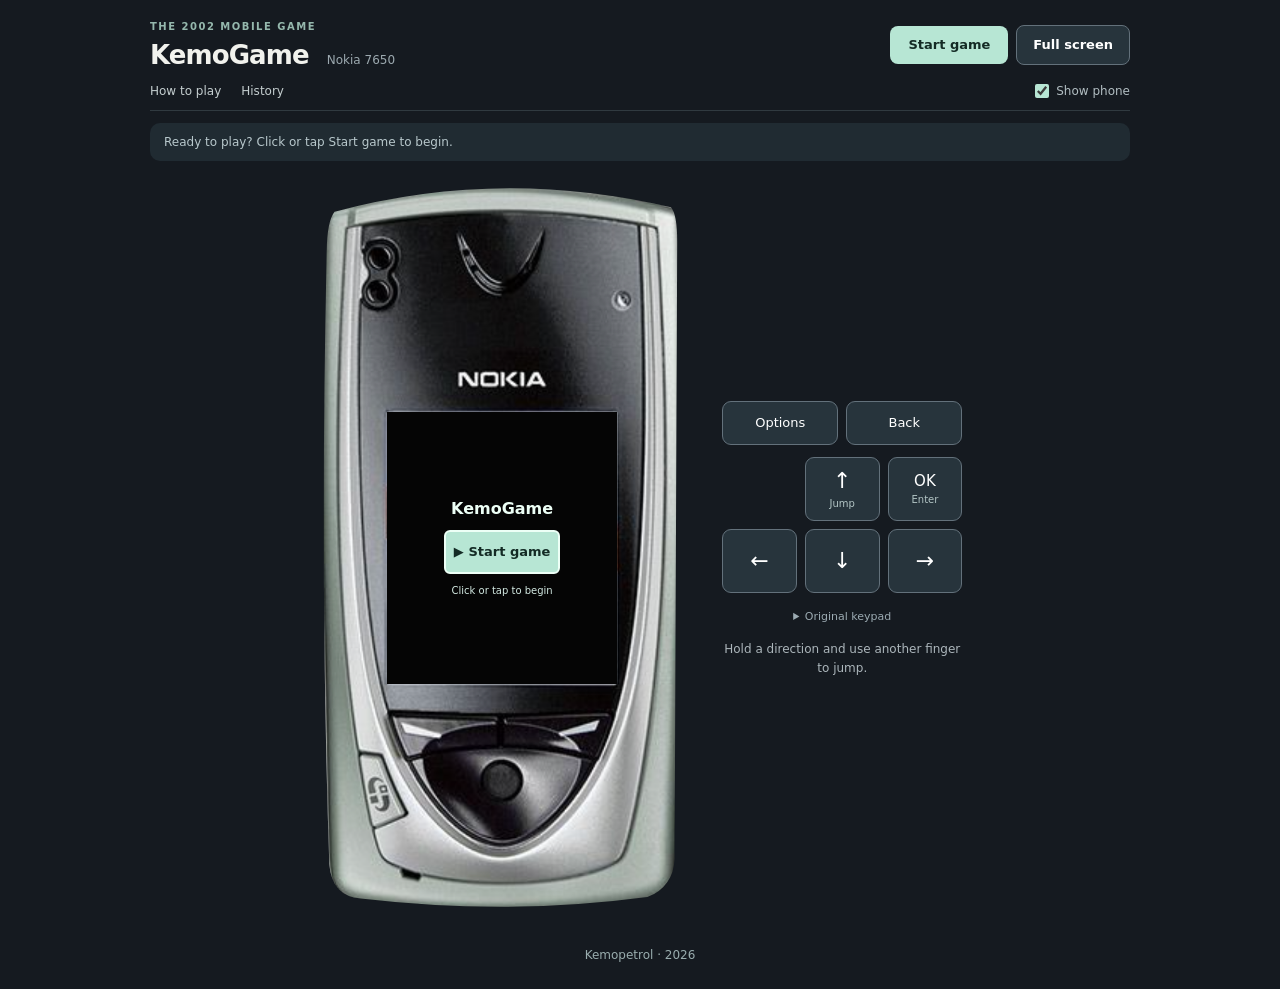
==== commit 5675868e: "Unify game terminology and use O for Options" ====
--- a/site/index.html
+++ b/site/index.html
@@ -4,8 +4,8 @@
   <div class="masthead"><div class="brand"><p class="brand-label">THE 2002 MOBILE GAME</p><h1>KemoGame <small>Nokia 7650</small></h1></div><nav class="header-actions" aria-label="Game actions"><button id="start">Start game</button><button id="fullscreen" aria-pressed="false">Full screen</button></nav></div>
   <div class="utility-bar"><nav class="info-actions" aria-label="Game information"><button class="text-button" data-dialog="help">How to play</button><button class="text-button" data-dialog="history">History</button></nav><label class="frame-toggle"><input id="photo" type="checkbox" checked> Show phone</label></div>
   
-</header><div id="game-notice" class="game-notice"><p id="status" role="status">Ready to play? Click or tap Start game to begin.</p><button id="ready-menu" hidden>Menu</button></div>
-<dialog id="help" aria-labelledby="help-title"><div class="dialog-header"><div><p class="brand-label">PICK UP &amp; PLAY</p><h2 id="help-title">How to play</h2></div><button class="close-dialog" aria-label="Close instructions">×</button></div><div class="dialog-content"><p>Collect all the musical notes in the level. Avoid the wrong notes fired by the loudspeakers.</p><p>On a computer, use a keyboard or click the on-screen buttons. On a phone or tablet, use the touch controls. The instructions below cover Windows PCs, Macs, iPads, iPhones and Android devices.</p><h3>Start a game</h3><ol><li>Click or tap <strong>Start game</strong> and wait for the game to load. This takes a moment, especially the first time.</li><li>Click or tap <strong>Menu</strong> or press <strong>M</strong> to open Options.</li><li>Select <strong>New game</strong> with the keyboard or on-screen ↑ / ↓ buttons and press <strong>Enter</strong> or tap <strong>OK</strong>.</li><li>Choose a character with the keyboard or on-screen ← / → buttons, then press <strong>Enter</strong> or tap <strong>OK</strong> to play.</li></ol><h3>Computers with a keyboard</h3><dl><dt>Move left / right</dt><dd>← / →</dd><dt>Jump</dt><dd>↑ or Space</dd><dt>Confirm / OK</dt><dd>Enter</dd><dt>Menu</dt><dd>M</dd><dt>Back</dt><dd>Backspace (may be labelled Delete or ⌫)</dd><dt>Navigate menus</dt><dd>↑ / ↓</dd></dl><h3>Phones, tablets and touchscreens</h3><p>Use the arrow buttons to move and jump, <strong>OK</strong> to confirm, and <strong>Menu</strong> / <strong>Back</strong> for the game’s menu actions. The labels at the bottom of the game screen show their current functions.</p><p>On a touchscreen, hold ← or → and tap ↑ with another finger to jump while moving.</p><p><strong>Full screen</strong> hides the phone and enlarges the game. On a phone or tablet, play in portrait orientation.</p><h3>After completing a level</h3><p>Press <strong>Enter / OK</strong> to skip the level-clear celebration, or let it finish automatically. If you return to the title screen, use <strong>Menu → New game</strong> to open character selection. Choose another character with ← / → and press <strong>Enter / OK</strong>. A character marked <strong>Level clear</strong> has already been completed.</p><h3>Original sound</h3><p>The title screen has its own tune. During play, collecting a note or taking a hit triggers a short sound; there is no continuous gameplay backing track in the original game. Completing a character’s level plays that character’s tune. Game over and completing all characters have separate tunes. Use <strong>Sound: on</strong> in the game’s Options menu and press a game control to enable browser audio.</p><h3>Original phone controls</h3><p>The number keys still work: <strong>4 / 6</strong> to move, <strong>1 / 2 / 3</strong> to jump, and <strong>5</strong> to confirm. Open <strong>Original keypad</strong> below the controls to show the Nokia keypad.</p><p class="fine">Press a game control to enable audio. Internet connection required for the browser runtime.</p></div></dialog>
+</header><div id="game-notice" class="game-notice"><p id="status" role="status">Ready to play? Click or tap Start game to begin.</p><button id="ready-menu" hidden>Options</button></div>
+<dialog id="help" aria-labelledby="help-title"><div class="dialog-header"><div><p class="brand-label">PICK UP &amp; PLAY</p><h2 id="help-title">How to play</h2></div><button class="close-dialog" aria-label="Close instructions">×</button></div><div class="dialog-content"><p>Collect all the musical notes in the level. Avoid the wrong notes fired by the loudspeakers.</p><p>On a computer, use a keyboard or click the on-screen buttons. On a phone or tablet, use the touch controls. The instructions below cover Windows PCs, Macs, iPads, iPhones and Android devices.</p><h3>Start a game</h3><ol><li>Click or tap <strong>Start game</strong> and wait for the game to load. This takes a moment, especially the first time.</li><li>Click or tap <strong>Options</strong> or press <strong>O</strong> to open the Options menu.</li><li>Select <strong>New game</strong> with the keyboard or on-screen ↑ / ↓ buttons and press <strong>Enter</strong> or tap <strong>OK</strong>.</li><li>Choose a character with the keyboard or on-screen ← / → buttons, then press <strong>Enter</strong> or tap <strong>OK</strong> to play.</li></ol><h3>Computers with a keyboard</h3><dl><dt>Move left / right</dt><dd>← / →</dd><dt>Jump</dt><dd>↑ or Space</dd><dt>Confirm / OK</dt><dd>Enter</dd><dt>Options</dt><dd>O</dd><dt>Back</dt><dd>Backspace (may be labelled Delete or ⌫)</dd><dt>Navigate menus</dt><dd>↑ / ↓</dd></dl><h3>Phones, tablets and touchscreens</h3><p>Use the arrow buttons to move and jump, <strong>OK</strong> to confirm, and <strong>Options</strong> / <strong>Back</strong> for the game’s menu actions. The labels at the bottom of the game screen show their current functions.</p><p>On a touchscreen, hold ← or → and tap ↑ with another finger to jump while moving.</p><p><strong>Full screen</strong> hides the phone and enlarges the game. On a phone or tablet, play in portrait orientation.</p><h3>After completing a level</h3><p>Press <strong>Enter / OK</strong> to skip the level-clear celebration, or let it finish automatically. If you return to the title screen, use <strong>Options → New game</strong> to open character selection. Choose another character with ← / → and press <strong>Enter / OK</strong>. A character marked <strong>Level clear!</strong> has already been completed.</p><h3>Original sound</h3><p>The title screen has its own tune. During play, collecting a note or taking a hit triggers a short sound; there is no continuous gameplay backing track in the original game. Completing a character’s level plays that character’s tune. Game over and completing all characters have separate tunes. Use <strong>Sound: on</strong> in the game’s Options menu and press a game control to enable browser audio.</p><h3>Original phone controls</h3><p>The number keys still work: <strong>4 / 6</strong> to move, <strong>1 / 2 / 3</strong> to jump, and <strong>5</strong> to confirm. Open <strong>Original keypad</strong> below the controls to show the Nokia keypad.</p><p class="fine">Press a game control to enable audio. Internet connection required for the browser runtime.</p></div></dialog>
 <dialog id="history" aria-labelledby="history-title"><div class="dialog-header"><div><p class="brand-label">MOBILE KEMOPETROL · 2002</p><h2 id="history-title">The story of KemoGame</h2></div><button class="close-dialog" aria-label="Close history">×</button></div><div class="dialog-content history-content">
 <p class="history-lead">In 2002, Kemopetrol got its own mobile game.</p>
 <h3>A game for the Nokia 7650</h3>
@@ -24,7 +24,7 @@
 <p>Later that year, Laura and Marko demonstrated KemoGame on <em>Joystick</em>, broadcast on Yle TV1 on 25 October 2002.</p>
 <a class="archive-link" href="https://drive.google.com/file/d/17Ey9HmkFSQjshEFKbWx1ZxSkT4wQj5gM/view?usp=sharing" target="_blank" rel="noopener noreferrer"><span>Watch Laura and Marko on Joystick</span><small>Yle TV1 · 25 Oct 2002 ↗</small></a>
 <h3>Getting the game off the phone</h3>
-<p>To recover the game from the old Nokia 7650, a replacement battery was bought and a two-way infrared dongle was found. Nokia PC Suite was installed on a Windows computer, along with a file-access application on the phone. The original files could then be copied to the computer.</p>
+<p>To recover the game from the old Nokia 7650, a replacement battery was bought and a two-way infrared dongle was found. The broken power switch had to be removed, and the contacts on the circuit board connected with a paper clip.</p><p>Nokia PC Suite was installed on a Windows computer, along with a file-access application on the phone. The original files could then be copied to the computer.</p>
 <p>This browser version runs the original game.</p>
 <h3>Original credits</h3>
 <p>The game’s About screen lists:</p>
@@ -36,4 +36,4 @@
 <p class="fine history-credit">Based on Marko’s account of the project and how the game was recovered.</p>
 </div></dialog>
 
-<section class="play"><div id="phone" class="photo"><div id="screen"><div id="placeholder"><strong>KemoGame</strong><button id="screen-start" type="button">▶ Start game</button><small>Click or tap to begin</small></div></div></div><div class="control-panel"><div class="quick-actions"><button data-key="F1">Menu</button><button data-key="F2">Back</button></div><div class="modern-controls" aria-label="Touch game controls"><button data-key="Digit2" class="jump-button" aria-label="Jump">↑ <small>Jump</small></button><button data-key="Digit5">OK <small>Enter</small></button><button data-key="Digit4" aria-label="Move left">←</button><button data-key="Digit8" aria-label="Navigate down">↓</button><button data-key="Digit6" aria-label="Move right">→</button></div><details class="original-keypad"><summary>Original keypad</summary><div id="controls" aria-label="Original Nokia keypad"><button data-key="Digit1">1 ↖</button><button data-key="Digit2">2 ↑<small>Jump</small></button><button data-key="Digit3">3 ↗</button><button data-key="Digit4">4 ←</button><button data-key="Digit5">5 OK</button><button data-key="Digit6">6 →</button><button data-key="Digit7">7</button><button data-key="Digit8">8 ↓</button><button data-key="Digit9">9</button><button data-key="NumpadMultiply">*</button><button data-key="Digit0">0</button><button data-key="NumpadDivide">#</button></div></details><p class="fine">Hold a direction and use another finger to jump.</p></div></section><footer class="site-footer"><a href="https://kemopetrol.com/" target="_blank" rel="noopener noreferrer">Kemopetrol · 2026</a></footer></main><div id="rotate" role="alert" hidden><span aria-hidden="true">↻</span><h2>Rotate your device to portrait</h2><p>KemoGame is played in portrait orientation.</p></div><script type="module" src="app.js"></script></html>+<section class="play"><div id="phone" class="photo"><div id="screen"><div id="placeholder"><strong>KemoGame</strong><button id="screen-start" type="button">▶ Start game</button><small>Click or tap to begin</small></div></div></div><div class="control-panel"><div class="quick-actions"><button data-key="F1">Options</button><button data-key="F2">Back</button></div><div class="modern-controls" aria-label="Touch game controls"><button data-key="Digit2" class="jump-button" aria-label="Jump">↑ <small>Jump</small></button><button data-key="Digit5">OK <small>Enter</small></button><button data-key="Digit4" aria-label="Move left">←</button><button data-key="Digit8" aria-label="Navigate down">↓</button><button data-key="Digit6" aria-label="Move right">→</button></div><details class="original-keypad"><summary>Original keypad</summary><div id="controls" aria-label="Original Nokia keypad"><button data-key="Digit1">1 ↖</button><button data-key="Digit2">2 ↑<small>Jump</small></button><button data-key="Digit3">3 ↗</button><button data-key="Digit4">4 ←</button><button data-key="Digit5">5 OK</button><button data-key="Digit6">6 →</button><button data-key="Digit7">7</button><button data-key="Digit8">8 ↓</button><button data-key="Digit9">9</button><button data-key="NumpadMultiply">*</button><button data-key="Digit0">0</button><button data-key="NumpadDivide">#</button></div></details><p class="fine">Hold a direction and use another finger to jump.</p></div></section><footer class="site-footer"><a href="https://kemopetrol.com/" target="_blank" rel="noopener noreferrer">Kemopetrol · 2026</a></footer></main><div id="rotate" role="alert" hidden><span aria-hidden="true">↻</span><h2>Rotate your device to portrait</h2><p>KemoGame is played in portrait orientation.</p></div><script type="module" src="app.js"></script></html>
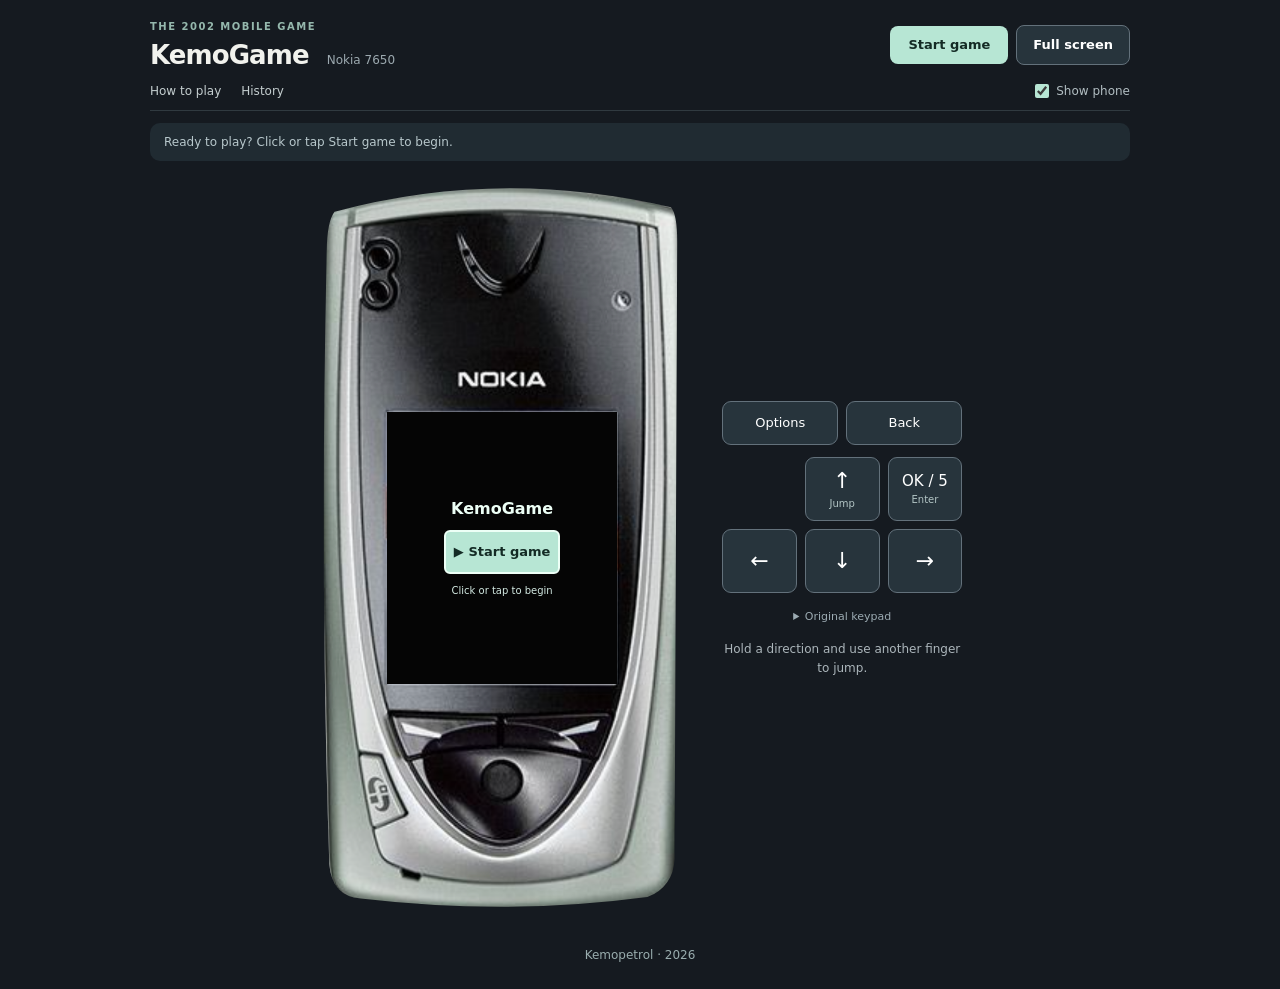
==== commit 492e8080: "Clarify OK / 5 and gently highlight browser controls at game prompts" ====
--- a/site/index.html
+++ b/site/index.html
@@ -36,4 +36,4 @@
 <p class="fine history-credit">Based on Marko’s account of the project and how the game was recovered.</p>
 </div></dialog>
 
-<section class="play"><div id="phone" class="photo"><div id="screen"><div id="placeholder"><strong>KemoGame</strong><button id="screen-start" type="button">▶ Start game</button><small>Click or tap to begin</small></div></div></div><div class="control-panel"><div class="quick-actions"><button data-key="F1">Options</button><button data-key="F2">Back</button></div><div class="modern-controls" aria-label="Touch game controls"><button data-key="Digit2" class="jump-button" aria-label="Jump">↑ <small>Jump</small></button><button data-key="Digit5">OK <small>Enter</small></button><button data-key="Digit4" aria-label="Move left">←</button><button data-key="Digit8" aria-label="Navigate down">↓</button><button data-key="Digit6" aria-label="Move right">→</button></div><details class="original-keypad"><summary>Original keypad</summary><div id="controls" aria-label="Original Nokia keypad"><button data-key="Digit1">1 ↖</button><button data-key="Digit2">2 ↑<small>Jump</small></button><button data-key="Digit3">3 ↗</button><button data-key="Digit4">4 ←</button><button data-key="Digit5">5 OK</button><button data-key="Digit6">6 →</button><button data-key="Digit7">7</button><button data-key="Digit8">8 ↓</button><button data-key="Digit9">9</button><button data-key="NumpadMultiply">*</button><button data-key="Digit0">0</button><button data-key="NumpadDivide">#</button></div></details><p class="fine">Hold a direction and use another finger to jump.</p></div></section><footer class="site-footer"><a href="https://kemopetrol.com/" target="_blank" rel="noopener noreferrer">Kemopetrol · 2026</a></footer></main><div id="rotate" role="alert" hidden><span aria-hidden="true">↻</span><h2>Rotate your device to portrait</h2><p>KemoGame is played in portrait orientation.</p></div><script type="module" src="app.js"></script></html>+<section class="play"><div id="phone" class="photo"><div id="screen"><div id="placeholder"><strong>KemoGame</strong><button id="screen-start" type="button">▶ Start game</button><small>Click or tap to begin</small></div></div></div><div class="control-panel"><div class="quick-actions"><button data-key="F1">Options</button><button data-key="F2">Back</button></div><div class="modern-controls" aria-label="Touch game controls"><button data-key="Digit2" class="jump-button" aria-label="Jump">↑ <small>Jump</small></button><button data-key="Digit5" aria-label="OK, 5 or Enter">OK / 5 <small>Enter</small></button><button data-key="Digit4" aria-label="Move left">←</button><button data-key="Digit8" aria-label="Navigate down">↓</button><button data-key="Digit6" aria-label="Move right">→</button></div><details class="original-keypad"><summary>Original keypad</summary><div id="controls" aria-label="Original Nokia keypad"><button data-key="Digit1">1 ↖</button><button data-key="Digit2">2 ↑<small>Jump</small></button><button data-key="Digit3">3 ↗</button><button data-key="Digit4">4 ←</button><button data-key="Digit5">5 OK</button><button data-key="Digit6">6 →</button><button data-key="Digit7">7</button><button data-key="Digit8">8 ↓</button><button data-key="Digit9">9</button><button data-key="NumpadMultiply">*</button><button data-key="Digit0">0</button><button data-key="NumpadDivide">#</button></div></details><p class="fine">Hold a direction and use another finger to jump.</p></div></section><footer class="site-footer"><a href="https://kemopetrol.com/" target="_blank" rel="noopener noreferrer">Kemopetrol · 2026</a></footer></main><div id="rotate" role="alert" hidden><span aria-hidden="true">↻</span><h2>Rotate your device to portrait</h2><p>KemoGame is played in portrait orientation.</p></div><script type="module" src="app.js"></script></html>
--- a/site/style.css
+++ b/site/style.css
@@ -1,4 +1,4 @@
-*{box-sizing:border-box}body{margin:0;background:#151a20;color:#f1f2ed;font:16px/1.6 system-ui,sans-serif}main{max-width:1100px;margin:auto;padding:48px 24px;display:grid;grid-template-columns:1fr 450px;gap:60px}.intro{padding-top:36px;max-width:440px}h1{font-size:clamp(40px,6vw,68px);line-height:1.05;margin:18px 0}.eyebrow{color:#9fd6c6;letter-spacing:.2em;font-size:12px}button{font:inherit;cursor:pointer;border:1px solid #63717b;background:#27343c;color:white;border-radius:9px;padding:12px 18px}#start{background:#b7e6d4;color:#142b25;border:0;font-weight:700;margin:16px 0}#status,.fine{font-size:12px;color:#acb6bb}label{display:block;margin:24px 0}details{border-top:1px solid #39444a;padding-top:20px}summary{cursor:pointer;font-weight:600}dl{display:grid;grid-template-columns:1fr 1.7fr;gap:10px;font-size:14px}dt{color:#b7e6d4}dd{margin:0}.play{text-align:center}#phone{position:relative;margin:auto;width:410px;max-width:100%;aspect-ratio:784/1262;background:#e5e5e5;border-radius:18px;overflow:hidden}#phone.photo{background:url(assets/nokia-7650-closed.png) center/100% 100%}#screen{position:absolute;left:30.6%;top:33.6%;width:46.4%;aspect-ratio:176/208;background:#050505;overflow:hidden}iframe{border:0;display:block;width:100%;height:100%}#placeholder{display:grid;place-content:center;height:100%;font:10px monospace;color:#a8ddd0}#placeholder small{font-size:7px;margin-top:8px}.soft{position:absolute;top:71.6%;left:32%;width:42%;display:flex;gap:4px}.soft button{width:50%;padding:5px 0;font-size:8px;background:#1c2527cc;border-radius:0;border:0;touch-action:none}#phone:not(.photo){aspect-ratio:176/250;background:#798382;max-width:352px;border:14px solid #a9b1ad;border-radius:35px}#phone:not(.photo) #screen{left:0;top:0;width:100%}#phone:not(.photo) .soft{top:auto;bottom:4px;left:4%;width:92%}.soft button.active,#controls button.active{background:#b7e6d4;color:#142b25}#controls{display:grid;grid-template-columns:repeat(3,1fr);gap:8px;max-width:352px;margin:18px auto 0}#controls button{touch-action:none;user-select:none;padding:9px;font-weight:600;line-height:1.1}#controls small{display:block;font-size:10px;font-weight:400;margin-top:4px}@media(max-width:760px){main{padding:20px 16px;grid-template-columns:1fr;gap:20px}.intro{padding-top:0;max-width:none}.intro h1{font-size:38px}.play{grid-row:2}#phone{width:370px}details{margin-top:16px}.fine{margin-bottom:0}}
+*{box-sizing:border-box}body{margin:0;background:#151a20;color:#f1f2ed;font:16px/1.6 system-ui,sans-serif}main{max-width:1100px;margin:auto;padding:48px 24px;display:grid;grid-template-columns:1fr 450px;gap:60px}.intro{padding-top:36px;max-width:440px}h1{font-size:clamp(40px,6vw,68px);line-height:1.05;margin:18px 0}.eyebrow{color:#9fd6c6;letter-spacing:.2em;font-size:12px}button{font:inherit;cursor:pointer;border:1px solid #63717b;background:#27343c;color:white;border-radius:9px;padding:12px 18px}#start{background:#b7e6d4;color:#142b25;border:0;font-weight:700;margin:16px 0}#status,.fine{font-size:12px;color:#acb6bb}label{display:block;margin:24px 0}details{border-top:1px solid #39444a;padding-top:20px}summary{cursor:pointer;font-weight:600}dl{display:grid;grid-template-columns:1fr 1.7fr;gap:10px;font-size:14px}dt{color:#b7e6d4}dd{margin:0}.play{text-align:center}#phone{position:relative;margin:auto;width:410px;max-width:100%;aspect-ratio:784/1262;background:#e5e5e5;border-radius:18px;overflow:hidden}#phone.photo{background:url(assets/nokia-7650-closed.png) center/100% 100%}#screen{position:absolute;left:30.6%;top:33.6%;width:46.4%;aspect-ratio:176/208;background:#050505;overflow:hidden}iframe{border:0;display:block;width:100%;height:100%}#placeholder{display:grid;place-content:center;height:100%;font:10px monospace;color:#a8ddd0}#placeholder small{font-size:7px;margin-top:8px}.soft{position:absolute;top:71.6%;left:32%;width:42%;display:flex;gap:4px}.soft button{width:50%;padding:5px 0;font-size:8px;background:#1c2527cc;border-radius:0;border:0;touch-action:none}#phone:not(.photo){aspect-ratio:176/250;background:transparent;max-width:352px;border:14px solid transparent;border-radius:0}#phone:not(.photo) #screen{left:0;top:0;width:100%}#phone:not(.photo) .soft{top:auto;bottom:4px;left:4%;width:92%}.soft button.active,#controls button.active{background:#b7e6d4;color:#142b25}#controls{display:grid;grid-template-columns:repeat(3,1fr);gap:8px;max-width:352px;margin:18px auto 0}#controls button{touch-action:none;user-select:none;padding:9px;font-weight:600;line-height:1.1}#controls small{display:block;font-size:10px;font-weight:400;margin-top:4px}@media(max-width:760px){main{padding:20px 16px;grid-template-columns:1fr;gap:20px}.intro{padding-top:0;max-width:none}.intro h1{font-size:38px}.play{grid-row:2}#phone{width:370px}details{margin-top:16px}.fine{margin-bottom:0}}
 @media(max-width:760px){.intro>.fine{display:none}.intro label{margin:12px 0}.intro #status{margin:4px 0}main{gap:16px}.intro #start{margin:8px 0}.intro details{margin:10px 0}.intro h1{margin:12px 0}}
 
 /* The phone occupies the available viewport; instructions stay in a disclosure. */
@@ -51,3 +51,37 @@
 #placeholder #screen-start:hover{background:#d1f7e7}
 #placeholder #screen-start:focus-visible{outline:3px solid #fff;outline-offset:3px}
 #placeholder small{font-size:10px;margin:0;color:#d3e9e2}
+
+/* A scroll cue only; never resize the phone or game. */
+#controls-scroll-hint { display: none; }
+@media (max-width: 680px) and (pointer: coarse) {
+  body:not(.fullscreen) #controls-scroll-hint:not([hidden]) {
+    display: block;
+    position: fixed;
+    bottom: max(12px, env(safe-area-inset-bottom));
+    left: 50%;
+    transform: translateX(-50%);
+    z-index: 40;
+    max-width: calc(100vw - 24px);
+    padding: 10px 16px;
+    border: 1px solid #d1f7e7;
+    border-radius: 24px;
+    background: #b7e6d4;
+    color: #142b25;
+    font-size: 13px;
+    font-weight: 650;
+    text-align: center;
+    text-decoration: none;
+    box-shadow: 0 3px 16px #0006;
+  }
+}
+
+/* Browser controls only: a gentle cue without moving or resizing any content. */
+@keyframes control-cue-pulse {
+  0%, 100% { box-shadow: 0 0 0 2px #b7e6d4; background-color: #27343c; }
+  50% { box-shadow: 0 0 0 4px #b7e6d488; background-color: #42675c; }
+}
+[data-key].control-cue { outline: 2px solid #b7e6d4; outline-offset: 2px; animation: control-cue-pulse 1.8s ease-in-out infinite; }
+@media (prefers-reduced-motion: reduce) {
+  [data-key].control-cue { animation: none; background-color: #42675c; }
+}
